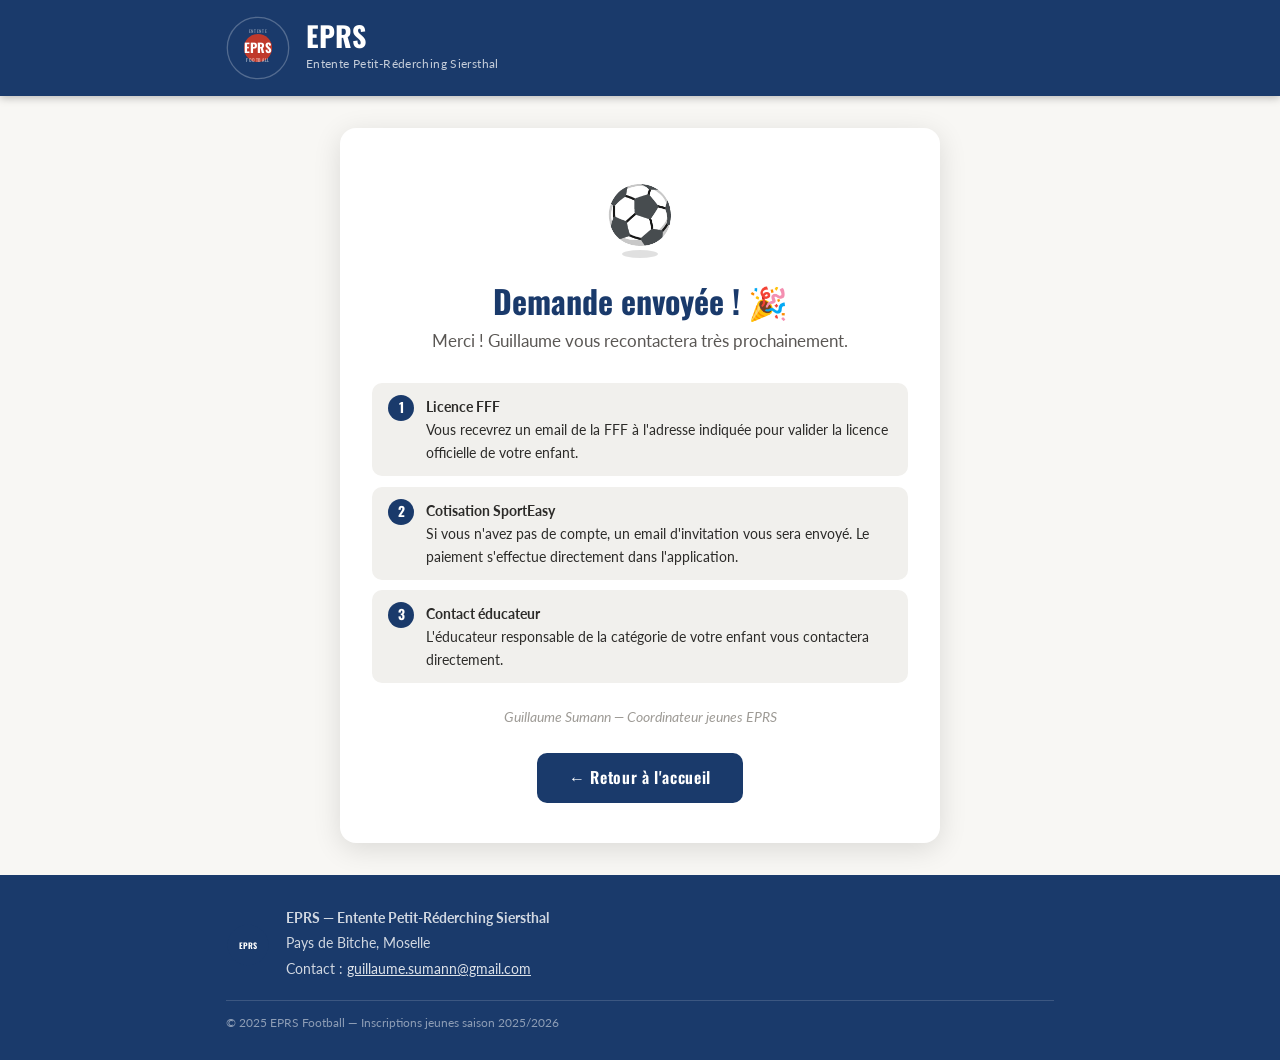
==== confirmation.html @ 2f126205 "feat: site d'inscription EPRS Football saison 2025/2026 - Formulaire multi-étapes (4 étapes) : joueu" ====
<!DOCTYPE html>
<html lang="fr">
<head>
  <meta charset="UTF-8">
  <meta name="viewport" content="width=device-width, initial-scale=1.0">
  <title>Demande envoyée — EPRS Football</title>
  <link rel="preconnect" href="https://fonts.googleapis.com">
  <link rel="preconnect" href="https://fonts.gstatic.com" crossorigin>
  <link href="https://fonts.googleapis.com/css2?family=Oswald:wght@400;600;700&family=Lato:ital,wght@0,300;0,400;0,700;1,400&display=swap" rel="stylesheet">
  <link rel="stylesheet" href="style.css">
</head>
<body class="confirm-body">

  <header class="site-header">
    <div class="container">
      <div class="logo-wrapper">
        <svg class="logo-svg" viewBox="0 0 100 100" xmlns="http://www.w3.org/2000/svg" role="img" aria-label="Logo EPRS Football">
          <circle cx="50" cy="50" r="48" fill="#1a3a6b"/>
          <circle cx="50" cy="50" r="48" fill="none" stroke="rgba(255,255,255,0.25)" stroke-width="2"/>
          <circle cx="50" cy="50" r="22" fill="#c0392b"/>
          <text x="50" y="27" text-anchor="middle" fill="rgba(255,255,255,0.55)" font-family="Oswald,sans-serif" font-size="7" letter-spacing="1">ENTENTE</text>
          <text x="50" y="58" text-anchor="middle" fill="white" font-family="Oswald,sans-serif" font-size="20" font-weight="700">EPRS</text>
          <text x="50" y="72" text-anchor="middle" fill="rgba(255,255,255,0.7)" font-family="Oswald,sans-serif" font-size="7.5" letter-spacing="1">FOOTBALL</text>
        </svg>
        <div class="logo-text">
          <span class="logo-name">EPRS</span>
          <span class="logo-subtitle">Entente Petit-Réderching Siersthal</span>
        </div>
      </div>
    </div>
  </header>

  <main class="confirm-main">
    <div class="confirm-card">

      <!-- Ballon rebondissant -->
      <div class="ball-wrapper">
        <div>
          <span class="bouncing-ball" aria-hidden="true">⚽</span>
          <div class="ball-shadow"></div>
        </div>
      </div>

      <h1 class="confirm-title">Demande envoyée ! 🎉</h1>
      <p class="confirm-subtitle" id="confirmSubtitle">Merci&nbsp;! Guillaume vous recontactera très prochainement.</p>

      <!-- Alerte mutation (affichée si catégorie U13+) -->
      <div class="confirm-mutation-alert" id="confirmMutation" style="display:none">
        ⚠️ <strong>Rappel — Date limite de mutation :</strong>
        Si votre enfant rejoint l'EPRS depuis un autre club en catégorie
        <strong id="confirmCategorie"></strong> ou supérieure, la date limite de dépôt
        du dossier de mutation est le <strong>15 juillet 2025</strong>.
      </div>

      <!-- Rappel des étapes -->
      <div class="confirm-steps" role="list">
        <div class="confirm-step" role="listitem">
          <div class="confirm-step-num" aria-hidden="true">1</div>
          <div>
            <strong>Licence FFF</strong><br>
            Vous recevrez un email de la FFF à l'adresse indiquée pour valider la licence officielle de votre enfant.
          </div>
        </div>
        <div class="confirm-step" role="listitem">
          <div class="confirm-step-num" aria-hidden="true">2</div>
          <div>
            <strong>Cotisation SportEasy</strong><br>
            Si vous n'avez pas de compte, un email d'invitation vous sera envoyé. Le paiement s'effectue directement dans l'application.
          </div>
        </div>
        <div class="confirm-step" role="listitem">
          <div class="confirm-step-num" aria-hidden="true">3</div>
          <div>
            <strong>Contact éducateur</strong><br>
            L'éducateur responsable de la catégorie de votre enfant vous contactera directement.
          </div>
        </div>
      </div>

      <p class="confirm-signature">
        Guillaume Sumann — Coordinateur jeunes EPRS
      </p>

      <a href="index.html" class="btn btn--home">← Retour à l'accueil</a>

    </div>
  </main>

  <footer class="site-footer">
    <div class="container">
      <div class="footer-inner">
        <svg class="footer-logo" viewBox="0 0 60 60" aria-hidden="true">
          <circle cx="30" cy="30" r="28" fill="#1a3a6b"/>
          <text x="30" y="36" text-anchor="middle" fill="white" font-family="Oswald,sans-serif" font-size="11" font-weight="700">EPRS</text>
        </svg>
        <div>
          <p><strong>EPRS — Entente Petit-Réderching Siersthal</strong></p>
          <p>Pays de Bitche, Moselle</p>
          <p>Contact : <a href="mailto:guillaume.sumann@gmail.com">guillaume.sumann@gmail.com</a></p>
        </div>
      </div>
      <p class="footer-copy">© 2025 EPRS Football — Inscriptions jeunes saison 2025/2026</p>
    </div>
  </footer>

  <script>
    const MUTATION_CATS = ['U13', 'U14', 'U15', 'U16'];

    (function () {
      const raw = sessionStorage.getItem('eprs_registration');
      if (!raw) return;

      try {
        const data = JSON.parse(raw);

        if (data.prenomParent) {
          document.getElementById('confirmSubtitle').textContent =
            'Merci ' + data.prenomParent + ' ! Guillaume vous recontactera très prochainement.';
        }

        if (data.categorie && MUTATION_CATS.includes(data.categorie)) {
          document.getElementById('confirmCategorie').textContent = data.categorie;
          document.getElementById('confirmMutation').style.display = 'block';
        }
      } catch (e) {
        // sessionStorage corrompue — on affiche la page par défaut
      }

      sessionStorage.removeItem('eprs_registration');
    })();
  </script>
</body>
</html>
---- style.css ----
/* =============================================
   EPRS Football — Inscriptions 2025/2026
   style.css
   ============================================= */

/* ── Variables ── */
:root {
  --blue:       #1a3a6b;
  --blue-light: #2a5298;
  --red:        #c0392b;
  --red-dark:   #a93226;
  --off-white:  #f8f7f4;
  --gray-light: #f1f0ed;
  --gray:       #e0ddd8;
  --gray-mid:   #9e9b96;
  --gray-dark:  #5a5754;
  --text:       #2c2b29;
  --success:    #1e7e4e;
  --warning-bg: #fff3cd;
  --warning-bd: #f0a500;
  --warning-tx: #7d4e00;
  --info-bg:    #dde9fb;
  --info-bd:    #4a7fd4;
  --info-tx:    #1a3a6b;
  --radius:     10px;
  --shadow:     0 2px 12px rgba(0,0,0,0.08);
  --shadow-lg:  0 6px 28px rgba(0,0,0,0.12);
  --transition: 0.22s ease;
}

/* ── Reset ── */
*, *::before, *::after { box-sizing: border-box; margin: 0; padding: 0; }
html { scroll-behavior: smooth; font-size: 16px; }
body {
  font-family: 'Lato', sans-serif;
  color: var(--text);
  background: var(--off-white);
  line-height: 1.6;
}
img, svg { display: block; }
a { color: var(--blue); text-decoration: underline; }
a:hover { color: var(--blue-light); }
fieldset { border: none; padding: 0; margin: 0; }
legend { font-weight: 700; margin-bottom: 0.5rem; color: var(--gray-dark); font-size: 0.875rem; }

/* ── Typography ── */
h1, h2, h3 { font-family: 'Oswald', sans-serif; line-height: 1.2; }

/* ── Layout ── */
.container {
  width: 100%;
  max-width: 860px;
  margin: 0 auto;
  padding: 0 1rem;
}

/* ══════════════════════════════════
   HEADER
══════════════════════════════════ */
.site-header {
  background: var(--blue);
  padding: 1rem 0;
  box-shadow: 0 2px 8px rgba(0,0,0,0.25);
}
.logo-wrapper {
  display: flex;
  align-items: center;
  gap: 1rem;
}
.logo-media { flex-shrink: 0; display: flex; align-items: center; }
.logo-img   { height: 80px; width: auto; object-fit: contain; display: block; }
.logo-svg   { width: 64px; height: 64px; }
.logo-text  { display: flex; flex-direction: column; }
.logo-name {
  font-family: 'Oswald', sans-serif;
  font-size: 1.75rem;
  font-weight: 700;
  color: white;
  line-height: 1;
}
.logo-subtitle {
  font-family: 'Lato', sans-serif;
  font-size: 0.78rem;
  color: rgba(255,255,255,0.75);
  letter-spacing: 0.03em;
  margin-top: 0.2rem;
}

/* ══════════════════════════════════
   HERO avec photo de fond
══════════════════════════════════ */
.hero {
  position: relative;
  overflow: hidden;
  min-height: 300px;
  display: flex;
  align-items: center;
  color: white;
  text-align: center;
}
/* Conteneur image de fond */
.hero-bg {
  position: absolute;
  inset: 0;
  background: linear-gradient(135deg, var(--blue) 0%, var(--blue-light) 100%);
}
.hero-bg-img {
  width: 100%;
  height: 100%;
  object-fit: cover;
  display: block;
}
/* Si l'image échoue, on masque la balise et la dégradé reprend */
.hero-bg--fallback .hero-bg-img { display: none; }
/* Overlay semi-transparent bleu foncé */
.hero-overlay {
  position: absolute;
  inset: 0;
  background: rgba(20, 45, 90, 0.78);
  pointer-events: none;
}
.hero-content {
  position: relative;
  z-index: 1;
  padding: 3rem 0 2.5rem;
  width: 100%;
}
.hero-title {
  font-size: clamp(1.6rem, 5vw, 2.4rem);
  font-weight: 700;
  margin-bottom: 1rem;
  text-shadow: 0 2px 8px rgba(0,0,0,0.4);
}
.hero-text {
  max-width: 640px;
  margin: 0 auto;
  font-size: 1.05rem;
  line-height: 1.7;
  color: rgba(255,255,255,0.9);
}

/* ── Photo de catégorie (étape 1) ── */
.cat-photo-wrapper {
  margin-top: 0.9rem;
  animation: fadeIn 0.35s ease;
}
.cat-photo {
  width: 100%;
  max-height: 220px;
  object-fit: cover;
  border-radius: var(--radius);
  display: block;
}
.cat-photo-caption {
  text-align: center;
  font-size: 0.8rem;
  color: var(--gray-mid);
  font-style: italic;
  margin-top: 0.35rem;
}

/* ── Placeholder image générique ── */
.img-placeholder {
  display: flex;
  flex-direction: column;
  align-items: center;
  justify-content: center;
  gap: 0.5rem;
  background: linear-gradient(135deg, var(--blue) 0%, var(--blue-light) 60%, var(--red) 100%);
  color: white;
  font-family: 'Oswald', sans-serif;
  font-size: 1rem;
  letter-spacing: 0.05em;
  border-radius: var(--radius);
  min-height: 130px;
  padding: 1.5rem;
  margin-top: 0.9rem;
}
.img-placeholder span:first-child { font-size: 2rem; }

/* ══════════════════════════════════
   ALERTES
══════════════════════════════════ */
.alerts-section { padding: 1.5rem 0 0; }
.alert {
  display: flex;
  align-items: flex-start;
  gap: 0.85rem;
  border-radius: var(--radius);
  padding: 1rem 1.1rem;
  margin-bottom: 0.85rem;
  border-left: 5px solid;
}
.alert--info {
  background: var(--info-bg);
  border-color: var(--info-bd);
  color: var(--info-tx);
}
.alert--warning {
  background: var(--warning-bg);
  border-color: var(--warning-bd);
  color: var(--warning-tx);
}
.alert-icon { font-size: 1.4rem; flex-shrink: 0; margin-top: 0.05rem; }
.alert-body { font-size: 0.95rem; line-height: 1.55; }
.alert-body strong { display: block; margin-bottom: 0.3rem; font-size: 0.92rem; letter-spacing: 0.02em; }
.alert-body p { margin-top: 0.3rem; }

/* ══════════════════════════════════
   EN UN COUP D'ŒIL
══════════════════════════════════ */
.overview-section { padding: 1.25rem 0 0; }
.overview-box {
  background: white;
  border: 1px solid var(--gray);
  border-radius: var(--radius);
  padding: 1rem 1.25rem;
  text-align: center;
  box-shadow: var(--shadow);
}
.overview-title {
  font-family: 'Oswald', sans-serif;
  font-size: 0.85rem;
  text-transform: uppercase;
  letter-spacing: 0.08em;
  color: var(--gray-mid);
  margin-bottom: 0.75rem;
}
.overview-items {
  display: flex;
  justify-content: center;
  align-items: center;
  flex-wrap: wrap;
  gap: 0.5rem 1rem;
}
.overview-item {
  display: flex;
  align-items: center;
  gap: 0.4rem;
  font-weight: 700;
  color: var(--blue);
  font-size: 0.95rem;
}
.overview-icon { font-size: 1.1rem; }
.overview-sep { color: var(--gray); font-size: 1.2rem; }

/* ══════════════════════════════════
   SECTION FORMULAIRE
══════════════════════════════════ */
.form-section { padding: 1.5rem 0 3rem; }
.form-card {
  background: white;
  border-radius: 14px;
  box-shadow: var(--shadow-lg);
  overflow: hidden;
}

/* ── Barre de progression ── */
.progress-container {
  background: var(--blue);
  padding: 1.5rem 1.5rem 1rem;
}
.progress-steps {
  display: flex;
  align-items: center;
  justify-content: center;
  gap: 0;
  max-width: 480px;
  margin: 0 auto 0.6rem;
}
.progress-step {
  display: flex;
  flex-direction: column;
  align-items: center;
  gap: 0.35rem;
  flex-shrink: 0;
}
.progress-dot {
  width: 36px;
  height: 36px;
  border-radius: 50%;
  background: rgba(255,255,255,0.2);
  border: 2px solid rgba(255,255,255,0.4);
  color: rgba(255,255,255,0.6);
  display: flex;
  align-items: center;
  justify-content: center;
  font-family: 'Oswald', sans-serif;
  font-size: 1rem;
  font-weight: 700;
  transition: background var(--transition), border-color var(--transition), color var(--transition);
  position: relative;
  z-index: 1;
}
.progress-label {
  font-size: 0.7rem;
  color: rgba(255,255,255,0.5);
  font-weight: 700;
  letter-spacing: 0.04em;
  text-transform: uppercase;
  transition: color var(--transition);
  white-space: nowrap;
}
.progress-step.active .progress-dot {
  background: white;
  border-color: white;
  color: var(--blue);
  box-shadow: 0 0 0 4px rgba(255,255,255,0.25);
}
.progress-step.active .progress-label { color: white; }
.progress-step.completed .progress-dot {
  background: #27ae60;
  border-color: #27ae60;
  color: white;
}
.progress-step.completed .progress-dot::after {
  content: '✓';
  position: absolute;
  font-size: 1rem;
}
.progress-step.completed .progress-dot span { display: none; }
.progress-step.completed .progress-label { color: rgba(255,255,255,0.8); }

.progress-line {
  flex: 1;
  height: 3px;
  background: rgba(255,255,255,0.15);
  margin: 0 4px;
  position: relative;
  bottom: 8px;
  border-radius: 2px;
  overflow: hidden;
}
.progress-line-fill {
  height: 100%;
  width: 0;
  background: white;
  border-radius: 2px;
  transition: width 0.4s ease;
}
.progress-text {
  text-align: center;
  font-family: 'Oswald', sans-serif;
  font-size: 0.85rem;
  color: rgba(255,255,255,0.75);
  letter-spacing: 0.05em;
  text-transform: uppercase;
}

/* ── Étapes du formulaire ── */
.form-step {
  display: none;
  padding: 1.75rem 1.5rem 1.5rem;
  animation: fadeIn 0.25s ease;
}
.form-step.active { display: block; }
@keyframes fadeIn {
  from { opacity: 0; transform: translateY(6px); }
  to   { opacity: 1; transform: translateY(0); }
}
.step-heading {
  font-size: 1.4rem;
  color: var(--blue);
  margin-bottom: 1.5rem;
  padding-bottom: 0.75rem;
  border-bottom: 2px solid var(--gray-light);
}

/* ── Groupes de champs ── */
.field-row {
  display: grid;
  grid-template-columns: 1fr 1fr;
  gap: 1rem;
}
.field-group { margin-bottom: 1.1rem; }
.field-group label, .field-group legend {
  display: block;
  font-weight: 700;
  font-size: 0.875rem;
  color: var(--gray-dark);
  margin-bottom: 0.4rem;
}
.req { color: var(--red); margin-left: 2px; }
.opt { font-weight: 400; color: var(--gray-mid); font-size: 0.8rem; }

input[type="text"],
input[type="email"],
input[type="tel"],
input[type="date"],
select,
textarea {
  width: 100%;
  padding: 0.65rem 0.85rem;
  border: 2px solid var(--gray);
  border-radius: var(--radius);
  font-family: 'Lato', sans-serif;
  font-size: 1rem;
  color: var(--text);
  background: white;
  transition: border-color var(--transition), box-shadow var(--transition);
  appearance: none;
  -webkit-appearance: none;
}
input[type="date"] { cursor: pointer; }
select {
  background-image: url("data:image/svg+xml,%3Csvg xmlns='http://www.w3.org/2000/svg' viewBox='0 0 12 8'%3E%3Cpath d='M1 1l5 5 5-5' stroke='%239e9b96' stroke-width='1.8' fill='none' stroke-linecap='round'/%3E%3C/svg%3E");
  background-repeat: no-repeat;
  background-position: right 0.85rem center;
  background-size: 12px;
  padding-right: 2.5rem;
  cursor: pointer;
}
textarea {
  resize: vertical;
  min-height: 80px;
  line-height: 1.5;
}
input:focus, select:focus, textarea:focus {
  outline: none;
  border-color: var(--blue-light);
  box-shadow: 0 0 0 3px rgba(42, 82, 152, 0.15);
}
input.error, select.error, textarea.error {
  border-color: var(--red);
  box-shadow: 0 0 0 3px rgba(192, 57, 43, 0.12);
}
.field-error {
  color: var(--red);
  font-size: 0.82rem;
  margin-top: 0.3rem;
  min-height: 1.1rem;
}
.field-hint {
  font-size: 0.8rem;
  color: var(--gray-mid);
  margin-top: 0.3rem;
}

/* ── Catégorie badge ── */
.category-display {
  margin-top: 0.7rem;
}
.category-badge {
  display: inline-block;
  background: var(--blue);
  color: white;
  font-family: 'Oswald', sans-serif;
  font-size: 0.95rem;
  font-weight: 600;
  padding: 0.25rem 0.9rem;
  border-radius: 20px;
  letter-spacing: 0.05em;
}
.mutation-alert {
  margin-top: 0.6rem;
  background: #fdecea;
  border: 1px solid #e88;
  border-left: 4px solid var(--red);
  border-radius: var(--radius);
  padding: 0.7rem 0.9rem;
  font-size: 0.88rem;
  color: #7a1e1e;
  line-height: 1.5;
}

/* ── Radio boutons stylisés ── */
.radio-group {
  display: flex;
  gap: 0.75rem;
  flex-wrap: wrap;
}
.radio-option { cursor: pointer; }
.radio-option input[type="radio"] {
  position: absolute;
  opacity: 0;
  width: 0;
  height: 0;
}
.radio-btn {
  display: inline-block;
  padding: 0.5rem 1.3rem;
  border: 2px solid var(--gray);
  border-radius: 25px;
  font-weight: 700;
  font-size: 0.92rem;
  color: var(--gray-dark);
  background: white;
  cursor: pointer;
  transition: background var(--transition), border-color var(--transition), color var(--transition);
  user-select: none;
}
.radio-option input[type="radio"]:checked + .radio-btn {
  background: var(--blue);
  border-color: var(--blue);
  color: white;
}
.radio-option input[type="radio"]:focus + .radio-btn {
  box-shadow: 0 0 0 3px rgba(42, 82, 152, 0.2);
}
.radio-option:hover .radio-btn {
  border-color: var(--blue-light);
  color: var(--blue);
}
.radio-option input[type="radio"]:checked:hover + .radio-btn {
  color: white;
}

/* ── Navigation étapes ── */
.step-nav {
  display: flex;
  gap: 0.75rem;
  margin-top: 1.5rem;
  justify-content: space-between;
}
.step-nav--end { justify-content: flex-end; }

/* ── Boutons ── */
.btn {
  display: inline-flex;
  align-items: center;
  justify-content: center;
  gap: 0.4rem;
  padding: 0.7rem 1.6rem;
  border: none;
  border-radius: var(--radius);
  font-family: 'Oswald', sans-serif;
  font-size: 1rem;
  font-weight: 600;
  letter-spacing: 0.04em;
  cursor: pointer;
  transition: background var(--transition), transform var(--transition), box-shadow var(--transition);
  text-decoration: none;
}
.btn--next {
  background: var(--blue);
  color: white;
}
.btn--next:hover {
  background: var(--blue-light);
  transform: translateY(-1px);
  box-shadow: 0 4px 12px rgba(26,58,107,0.3);
}
.btn--back {
  background: var(--gray-light);
  color: var(--gray-dark);
  border: 1px solid var(--gray);
}
.btn--back:hover {
  background: var(--gray);
  transform: translateY(-1px);
}
.btn--submit {
  background: var(--red);
  color: white;
  font-size: 1.1rem;
  padding: 0.85rem 2rem;
  flex: 1;
  max-width: 340px;
  margin-left: auto;
  letter-spacing: 0.06em;
  box-shadow: 0 4px 14px rgba(192,57,43,0.25);
}
.btn--submit:hover {
  background: var(--red-dark);
  transform: translateY(-2px);
  box-shadow: 0 8px 22px rgba(192,57,43,0.4);
}
.btn--submit:active { transform: translateY(0); }

/* ── Récapitulatif ── */
.summary-section {
  background: var(--gray-light);
  border: 1px solid var(--gray);
  border-radius: var(--radius);
  padding: 1.1rem 1.25rem;
  margin-bottom: 1.5rem;
}
.summary-title {
  font-size: 1rem;
  color: var(--blue);
  margin-bottom: 0.85rem;
}
.summary-grid {
  display: grid;
  grid-template-columns: 1fr 1fr;
  gap: 0.4rem 1.5rem;
}
.summary-item {
  font-size: 0.875rem;
  line-height: 1.4;
}
.summary-item .s-label {
  color: var(--gray-mid);
  font-size: 0.78rem;
  text-transform: uppercase;
  letter-spacing: 0.04em;
}
.summary-item .s-value {
  font-weight: 700;
  color: var(--text);
}
.summary-item--full { grid-column: 1 / -1; }

/* ── Cartes info ── */
.info-cards {
  display: grid;
  grid-template-columns: repeat(3, 1fr);
  gap: 1rem;
  margin-bottom: 1.5rem;
}
.info-card {
  background: var(--off-white);
  border: 1px solid var(--gray);
  border-radius: var(--radius);
  padding: 1.1rem;
  transition: box-shadow var(--transition);
}
.info-card:hover { box-shadow: var(--shadow); }
.info-card-top {
  display: flex;
  align-items: center;
  gap: 0.5rem;
  margin-bottom: 0.75rem;
}
.card-num {
  width: 26px;
  height: 26px;
  background: var(--blue);
  color: white;
  border-radius: 50%;
  display: flex;
  align-items: center;
  justify-content: center;
  font-family: 'Oswald', sans-serif;
  font-size: 0.85rem;
  font-weight: 700;
  flex-shrink: 0;
}
.card-icon { font-size: 1.2rem; }
.info-card h3 {
  font-size: 0.95rem;
  color: var(--blue);
  margin-bottom: 0.5rem;
}
.info-card p { font-size: 0.85rem; line-height: 1.55; color: var(--gray-dark); }
.card-link {
  display: inline-block;
  margin-top: 0.6rem;
  font-size: 0.82rem;
  color: var(--blue);
  font-weight: 700;
}

/* ── Cases à cocher ── */
.checkboxes-section {
  background: #f0f4fb;
  border: 1px solid #c5d4ef;
  border-radius: var(--radius);
  padding: 1.1rem 1.25rem;
  margin-bottom: 1.25rem;
}
.checkbox-option {
  display: flex;
  align-items: flex-start;
  gap: 0.75rem;
  cursor: pointer;
  margin-bottom: 0.85rem;
}
.checkbox-option:last-of-type { margin-bottom: 0; }
.checkbox-option input[type="checkbox"] {
  position: absolute;
  opacity: 0;
  width: 0;
  height: 0;
}
.checkbox-box {
  width: 22px;
  height: 22px;
  border: 2px solid var(--gray);
  border-radius: 5px;
  background: white;
  flex-shrink: 0;
  margin-top: 1px;
  display: flex;
  align-items: center;
  justify-content: center;
  transition: background var(--transition), border-color var(--transition);
  position: relative;
}
.checkbox-box::after {
  content: '';
  width: 12px;
  height: 6px;
  border-left: 2.5px solid white;
  border-bottom: 2.5px solid white;
  transform: rotate(-45deg) scale(0);
  position: absolute;
  top: 3px;
  left: 3px;
  transition: transform 0.15s ease;
}
.checkbox-option input[type="checkbox"]:checked + .checkbox-box {
  background: var(--blue);
  border-color: var(--blue);
}
.checkbox-option input[type="checkbox"]:checked + .checkbox-box::after {
  transform: rotate(-45deg) scale(1);
}
.checkbox-option input[type="checkbox"]:focus + .checkbox-box {
  box-shadow: 0 0 0 3px rgba(42, 82, 152, 0.2);
}
.checkbox-text { font-size: 0.9rem; line-height: 1.5; color: var(--text); }

/* ══════════════════════════════════
   FOOTER
══════════════════════════════════ */
.site-footer {
  background: var(--blue);
  color: rgba(255,255,255,0.8);
  padding: 2rem 0 1.5rem;
  font-size: 0.875rem;
}
.footer-inner {
  display: flex;
  align-items: center;
  gap: 1rem;
  margin-bottom: 1rem;
}
.footer-logo { width: 44px; height: 44px; flex-shrink: 0; }
.site-footer p { margin-bottom: 0.2rem; }
.site-footer a { color: rgba(255,255,255,0.85); }
.site-footer a:hover { color: white; }
.footer-copy {
  border-top: 1px solid rgba(255,255,255,0.15);
  padding-top: 0.75rem;
  margin-top: 0.75rem;
  font-size: 0.78rem;
  color: rgba(255,255,255,0.5);
}

/* ══════════════════════════════════
   DROIT À L'IMAGE (étape 4)
══════════════════════════════════ */
.image-rights-section {
  background: var(--off-white);
  border: 1px solid var(--gray);
  border-radius: var(--radius);
  padding: 1.25rem 1.25rem 1rem;
  margin-bottom: 1.25rem;
}
.image-rights-title {
  font-size: 1.1rem;
  color: var(--blue);
  margin-bottom: 1rem;
}
.legal-text {
  font-size: 0.875rem;
  line-height: 1.65;
  color: var(--gray-dark);
  background: white;
  border: 1px solid var(--gray);
  border-radius: 6px;
  padding: 1rem 1.1rem;
  margin-bottom: 1.25rem;
  max-height: 210px;
  overflow-y: auto;
  scroll-behavior: smooth;
}
.legal-text ul {
  padding-left: 1.4rem;
  margin: 0.35rem 0;
}
.legal-text li { margin-bottom: 0.2rem; }

/* ── Radios autorisation (vert/rouge) ── */
.radio-group--column {
  flex-direction: column;
  gap: 0.5rem;
}
.radio-option--green .radio-btn {
  border-color: #27ae60;
  color: #1e7e4e;
}
.radio-option--green:hover .radio-btn {
  background: #edfaf3;
  border-color: #27ae60;
  color: #1e7e4e;
}
.radio-option--green input[type="radio"]:checked + .radio-btn {
  background: #27ae60;
  border-color: #27ae60;
  color: white;
}
.radio-option--red .radio-btn {
  border-color: var(--red);
  color: var(--red-dark);
}
.radio-option--red:hover .radio-btn {
  background: #fdecea;
  border-color: var(--red);
  color: var(--red-dark);
}
.radio-option--red input[type="radio"]:checked + .radio-btn {
  background: var(--red);
  border-color: var(--red);
  color: white;
}

/* ── Info-bulle refus ── */
.info-bubble {
  margin-top: 0.65rem;
  background: var(--info-bg);
  border: 1px solid var(--info-bd);
  border-left: 4px solid var(--info-bd);
  border-radius: var(--radius);
  padding: 0.75rem 1rem;
  font-size: 0.88rem;
  color: var(--info-tx);
  line-height: 1.5;
}

/* ── Affichage date de signature ── */
.date-display {
  display: inline-block;
  background: var(--gray-light);
  border: 1px solid var(--gray);
  border-radius: 6px;
  padding: 0.5rem 0.9rem;
  font-weight: 700;
  color: var(--blue);
  font-size: 0.95rem;
  letter-spacing: 0.02em;
  margin-top: 0.3rem;
  cursor: default;
  user-select: none;
}

/* ══════════════════════════════════
   PAGE CONFIRMATION
══════════════════════════════════ */
.confirm-body {
  min-height: 100vh;
  background: var(--off-white);
  display: flex;
  flex-direction: column;
}
.confirm-main {
  flex: 1;
  display: flex;
  flex-direction: column;
  align-items: center;
  justify-content: center;
  padding: 2rem 1rem;
}
.confirm-card {
  background: white;
  border-radius: 16px;
  box-shadow: var(--shadow-lg);
  padding: 2.5rem 2rem;
  max-width: 600px;
  width: 100%;
  text-align: center;
}

/* Ballon rebondissant */
.ball-wrapper {
  display: flex;
  justify-content: center;
  margin-bottom: 1.5rem;
  height: 90px;
}
.bouncing-ball {
  font-size: 3.5rem;
  animation: bounce 1s cubic-bezier(0.3, 0, 0.7, 1) infinite;
  display: inline-block;
  transform-origin: center bottom;
}
@keyframes bounce {
  0%   { transform: translateY(0); animation-timing-function: ease-in; }
  45%  { transform: translateY(-48px); animation-timing-function: ease-out; }
  55%  { transform: translateY(-48px); animation-timing-function: ease-in; }
  100% { transform: translateY(0); animation-timing-function: ease-out; }
}
.ball-shadow {
  width: 36px;
  height: 8px;
  background: rgba(0,0,0,0.12);
  border-radius: 50%;
  margin: 0 auto;
  animation: shadow-pulse 1s ease-in-out infinite;
  position: relative;
  top: -8px;
}
@keyframes shadow-pulse {
  0%, 100% { transform: scaleX(0.7); opacity: 0.5; }
  50%       { transform: scaleX(1); opacity: 0.2; }
}

.confirm-title {
  font-size: 2rem;
  color: var(--blue);
  margin-bottom: 0.5rem;
}
.confirm-subtitle {
  font-size: 1.05rem;
  color: var(--gray-dark);
  margin-bottom: 1.75rem;
}
.confirm-steps {
  display: flex;
  flex-direction: column;
  gap: 0.65rem;
  margin-bottom: 1.5rem;
  text-align: left;
}
.confirm-step {
  display: flex;
  align-items: flex-start;
  gap: 0.75rem;
  background: var(--gray-light);
  border-radius: var(--radius);
  padding: 0.75rem 1rem;
  font-size: 0.9rem;
}
.confirm-step-num {
  width: 26px;
  height: 26px;
  background: var(--blue);
  color: white;
  border-radius: 50%;
  display: flex;
  align-items: center;
  justify-content: center;
  font-family: 'Oswald', sans-serif;
  font-weight: 700;
  flex-shrink: 0;
  font-size: 0.85rem;
}
.confirm-mutation-alert {
  background: var(--warning-bg);
  border: 1px solid var(--warning-bd);
  border-left: 4px solid var(--warning-bd);
  border-radius: var(--radius);
  padding: 0.85rem 1rem;
  font-size: 0.9rem;
  color: var(--warning-tx);
  margin-bottom: 1.25rem;
  text-align: left;
}
.confirm-signature {
  font-size: 0.85rem;
  color: var(--gray-mid);
  margin-bottom: 1.5rem;
  font-style: italic;
}
.btn--home {
  background: var(--blue);
  color: white;
  text-decoration: none;
  padding: 0.75rem 2rem;
  border-radius: var(--radius);
  font-family: 'Oswald', sans-serif;
  font-weight: 600;
  letter-spacing: 0.04em;
  display: inline-block;
  transition: background var(--transition), transform var(--transition);
}
.btn--home:hover {
  background: var(--blue-light);
  color: white;
  transform: translateY(-1px);
}

/* ══════════════════════════════════
   RESPONSIVE
══════════════════════════════════ */
@media (max-width: 640px) {
  .field-row   { grid-template-columns: 1fr; }
  .info-cards  { grid-template-columns: 1fr; }
  .summary-grid { grid-template-columns: 1fr; }
  .step-nav    { flex-wrap: wrap; }
  .btn--submit { max-width: 100%; }
  .form-step   { padding: 1.25rem 1rem 1rem; }

  .logo-img    { height: 52px; }
  .logo-svg    { width: 52px; height: 52px; }
  .logo-name   { font-size: 1.4rem; }
  .logo-subtitle { font-size: 0.7rem; }

  .hero        { min-height: 200px; }

  .overview-items { flex-direction: column; gap: 0.4rem; }
  .overview-sep   { display: none; }

  .progress-steps { max-width: 100%; }
  .progress-dot   { width: 28px; height: 28px; font-size: 0.85rem; }
  .progress-label { font-size: 0.6rem; }

  .radio-group--column { gap: 0.4rem; }
  .radio-btn { padding: 0.5rem 0.9rem; font-size: 0.85rem; }
}

@media (min-width: 641px) and (max-width: 860px) {
  .info-cards { grid-template-columns: 1fr 1fr; }
  .info-card:last-child { grid-column: 1 / -1; max-width: 50%; margin: 0 auto; width: 100%; }
}
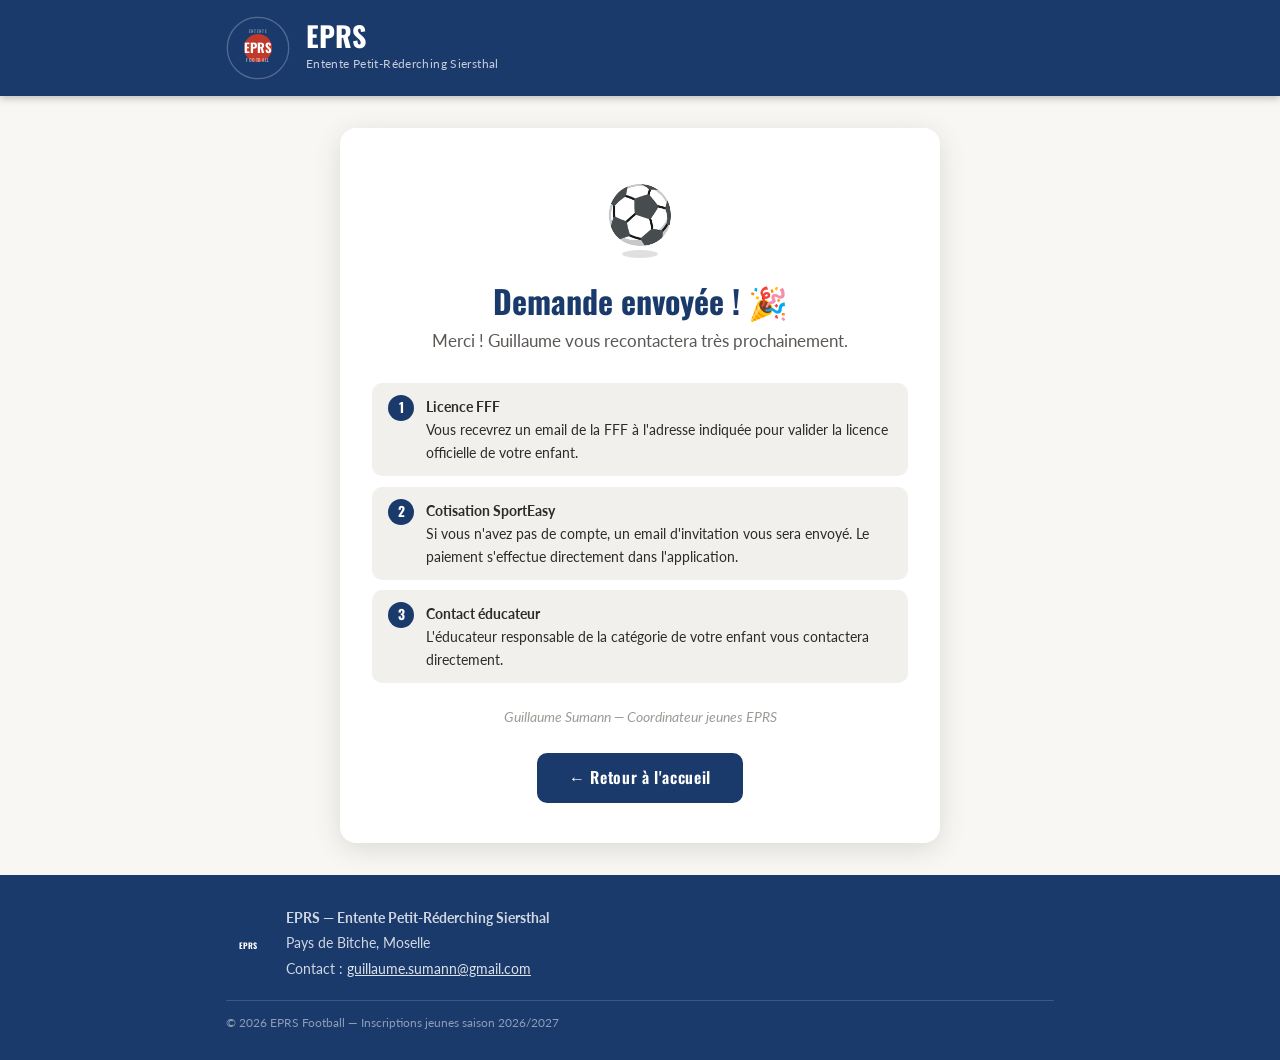
==== commit 1cbb62fc: "Mise à jour saison 2026/2027" ====
--- a/confirmation.html
+++ b/confirmation.html
@@ -47,9 +47,12 @@
       <!-- Alerte mutation (affichée si catégorie U13+) -->
       <div class="confirm-mutation-alert" id="confirmMutation" style="display:none">
         ⚠️ <strong>Rappel — Date limite de mutation :</strong>
-        Si votre enfant rejoint l'EPRS depuis un autre club en catégorie
-        <strong id="confirmCategorie"></strong> ou supérieure, la date limite de dépôt
-        du dossier de mutation est le <strong>15 juillet 2025</strong>.
+        Votre enfant est en catégorie <strong id="confirmCategorie"></strong>.
+        La date limite de dépôt du dossier de mutation est le <strong>15 juillet 2026</strong>.
+        Passé le 15 juillet 2026, votre dossier sera traité en mutation hors délai.
+        Cette procédure est plus contraignante : elle nécessite l'accord du club quitté
+        et est soumise à validation par le District. Nous vous conseillons vivement
+        de déposer votre demande avant cette date.
       </div>
 
       <!-- Rappel des étapes -->
@@ -99,12 +102,12 @@
           <p>Contact : <a href="mailto:guillaume.sumann@gmail.com">guillaume.sumann@gmail.com</a></p>
         </div>
       </div>
-      <p class="footer-copy">© 2025 EPRS Football — Inscriptions jeunes saison 2025/2026</p>
+      <p class="footer-copy">© 2026 EPRS Football — Inscriptions jeunes saison 2026/2027</p>
     </div>
   </footer>
 
   <script>
-    const MUTATION_CATS = ['U13', 'U14', 'U15', 'U16'];
+    const MUTATION_CATS = ['U13', 'U15', 'U16', 'U17', 'Senior'];
 
     (function () {
       const raw = sessionStorage.getItem('eprs_registration');
--- a/style.css
+++ b/style.css
@@ -1,5 +1,5 @@
 /* =============================================
-   EPRS Football — Inscriptions 2025/2026
+   EPRS Football — Inscriptions 2026/2027
    style.css
    ============================================= */
 
@@ -105,13 +105,29 @@
   background: linear-gradient(135deg, var(--blue) 0%, var(--blue-light) 100%);
 }
 .hero-bg-img {
+  position: absolute;
+  inset: 0;
   width: 100%;
   height: 100%;
   object-fit: cover;
   display: block;
 }
-/* Si l'image échoue, on masque la balise et la dégradé reprend */
-.hero-bg--fallback .hero-bg-img { display: none; }
+/* Fondu enchaîné entre les deux photos hero */
+@keyframes hero-crossfade {
+  0%   { opacity: 1; }
+  42%  { opacity: 1; }
+  50%  { opacity: 0; }
+  92%  { opacity: 0; }
+  100% { opacity: 1; }
+}
+.hero-bg-img--1 {
+  animation: hero-crossfade 14s ease-in-out infinite;
+}
+.hero-bg-img--2 {
+  animation: hero-crossfade 14s ease-in-out infinite 7s;
+  opacity: 0;
+}
+/* Si une image échoue, l'autre reste visible ; le dégradé sert de fond */
 /* Overlay semi-transparent bleu foncé */
 .hero-overlay {
   position: absolute;
@@ -137,6 +153,19 @@
   font-size: 1.05rem;
   line-height: 1.7;
   color: rgba(255,255,255,0.9);
+}
+
+/* ── Message humoristique Seniors expérimentés (nés en 1995 ou avant) ── */
+.veteran-humor {
+  margin-top: 0.65rem;
+  background: #fffbe6;
+  border: 1px solid #f5c518;
+  border-left: 4px solid #f5c518;
+  border-radius: var(--radius);
+  padding: 0.75rem 1rem;
+  font-size: 0.88rem;
+  color: #7a5900;
+  line-height: 1.6;
 }
 
 /* ── Photo de catégorie (étape 1) ── */
@@ -736,6 +765,85 @@
   margin-top: 0.75rem;
   font-size: 0.78rem;
   color: rgba(255,255,255,0.5);
+}
+
+/* ══════════════════════════════════
+   COMPTE À REBOURS MUTATION
+══════════════════════════════════ */
+.countdown-section { padding: 0.85rem 0 0; }
+.countdown-box {
+  background: #8b0000;
+  color: white;
+  border-radius: var(--radius);
+  padding: 1.25rem 1rem 1rem;
+  text-align: center;
+  transition: background 0.5s ease;
+}
+.countdown-box--expired { background: #3a3a3a; }
+
+.countdown-title {
+  font-family: 'Oswald', sans-serif;
+  font-size: 0.95rem;
+  font-weight: 600;
+  letter-spacing: 0.04em;
+  color: rgba(255,255,255,0.9);
+  margin-bottom: 0.9rem;
+}
+.countdown-timer {
+  display: flex;
+  justify-content: center;
+  align-items: flex-end;
+  gap: 0.4rem;
+  margin-bottom: 0.75rem;
+}
+.countdown-unit {
+  display: flex;
+  flex-direction: column;
+  align-items: center;
+  background: rgba(0,0,0,0.35);
+  border-radius: 8px;
+  padding: 0.55rem 0.85rem;
+  min-width: 68px;
+}
+.countdown-value {
+  font-family: 'Oswald', sans-serif;
+  font-size: 2.3rem;
+  font-weight: 700;
+  line-height: 1;
+  letter-spacing: 0.05em;
+  font-variant-numeric: tabular-nums;
+}
+.countdown-label {
+  font-size: 0.6rem;
+  text-transform: uppercase;
+  letter-spacing: 0.1em;
+  color: rgba(255,255,255,0.65);
+  margin-top: 0.3rem;
+}
+.countdown-sep {
+  font-family: 'Oswald', sans-serif;
+  font-size: 2rem;
+  font-weight: 700;
+  color: rgba(255,255,255,0.35);
+  padding-bottom: 0.55rem;
+  user-select: none;
+}
+.countdown-cats {
+  font-size: 0.78rem;
+  color: rgba(255,255,255,0.65);
+  letter-spacing: 0.1em;
+}
+.countdown-expired {
+  font-size: 0.95rem;
+  line-height: 1.65;
+  font-weight: 700;
+  padding: 0.25rem 0.5rem;
+}
+
+@media (max-width: 640px) {
+  .countdown-unit  { min-width: 52px; padding: 0.4rem 0.55rem; }
+  .countdown-value { font-size: 1.75rem; }
+  .countdown-sep   { font-size: 1.6rem; padding-bottom: 0.4rem; }
 }
 
 /* ══════════════════════════════════
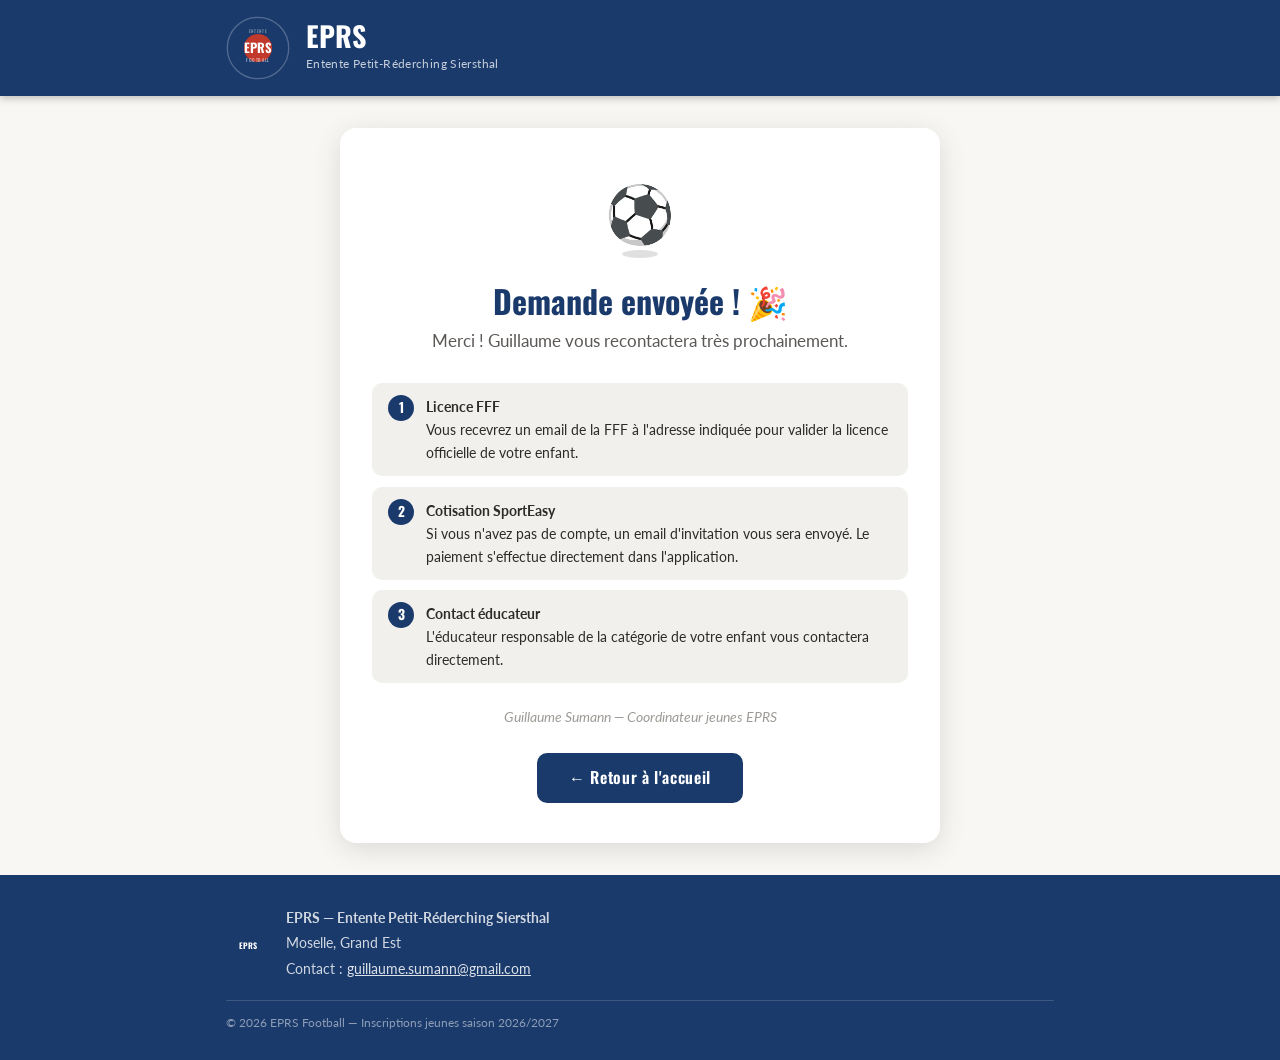
==== commit 32f5fbea: "Fix toutes corrections EPRS" ====
--- a/confirmation.html
+++ b/confirmation.html
@@ -98,7 +98,7 @@
         </svg>
         <div>
           <p><strong>EPRS — Entente Petit-Réderching Siersthal</strong></p>
-          <p>Pays de Bitche, Moselle</p>
+          <p>Moselle, Grand Est</p>
           <p>Contact : <a href="mailto:guillaume.sumann@gmail.com">guillaume.sumann@gmail.com</a></p>
         </div>
       </div>
--- a/style.css
+++ b/style.css
@@ -679,6 +679,28 @@
   color: var(--blue);
   font-weight: 700;
 }
+.educateur-contact {
+  margin-top: 0.65rem;
+  background: #edf3fb;
+  border: 1px solid #c5d4ef;
+  border-radius: 6px;
+  padding: 0.55rem 0.75rem;
+  display: flex;
+  flex-direction: column;
+  gap: 0.25rem;
+}
+.educateur-line {
+  display: flex;
+  align-items: center;
+  gap: 0.45rem;
+  font-size: 0.85rem;
+}
+.educateur-tel-link {
+  color: var(--blue);
+  font-weight: 700;
+  text-decoration: none;
+}
+.educateur-tel-link:hover { text-decoration: underline; }
 
 /* ── Cases à cocher ── */
 .checkboxes-section {
@@ -943,6 +965,19 @@
   user-select: none;
 }
 
+/* ── Erreur soumission formulaire ── */
+.submit-error {
+  background: #fdecea;
+  border: 1px solid #e88;
+  border-left: 4px solid var(--red);
+  border-radius: var(--radius);
+  padding: 0.85rem 1rem;
+  margin: 0 1.5rem 1.25rem;
+  font-size: 0.9rem;
+  color: #7a1e1e;
+  line-height: 1.5;
+}
+
 /* ══════════════════════════════════
    PAGE CONFIRMATION
 ══════════════════════════════════ */
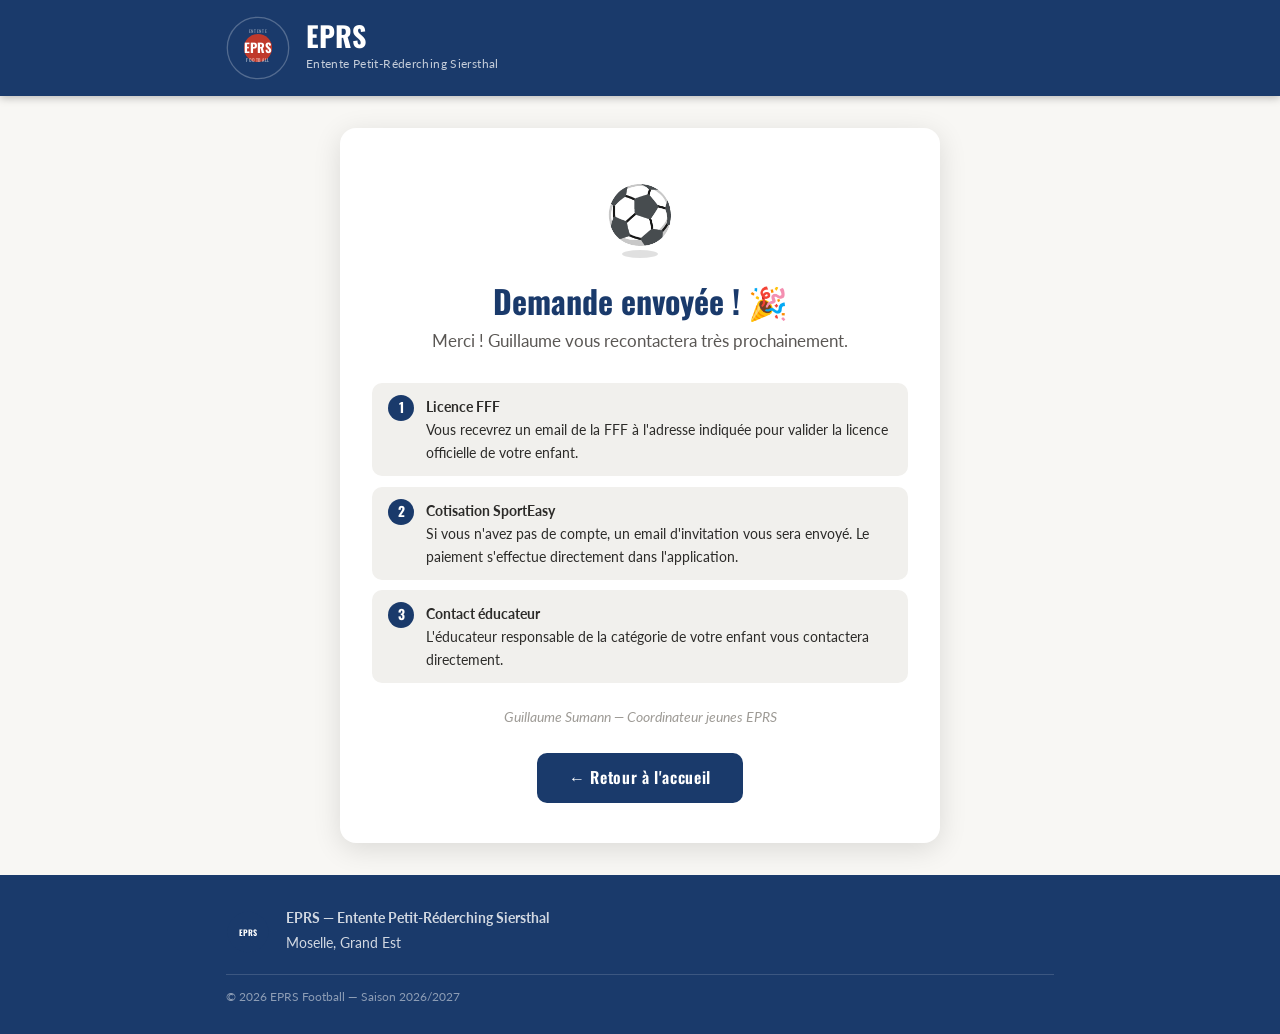
==== commit d91b8d13: "Fix footer" ====
--- a/confirmation.html
+++ b/confirmation.html
@@ -99,10 +99,9 @@
         <div>
           <p><strong>EPRS — Entente Petit-Réderching Siersthal</strong></p>
           <p>Moselle, Grand Est</p>
-          <p>Contact : <a href="mailto:guillaume.sumann@gmail.com">guillaume.sumann@gmail.com</a></p>
         </div>
       </div>
-      <p class="footer-copy">© 2026 EPRS Football — Inscriptions jeunes saison 2026/2027</p>
+      <p class="footer-copy">© 2026 EPRS Football — Saison 2026/2027</p>
     </div>
   </footer>
 
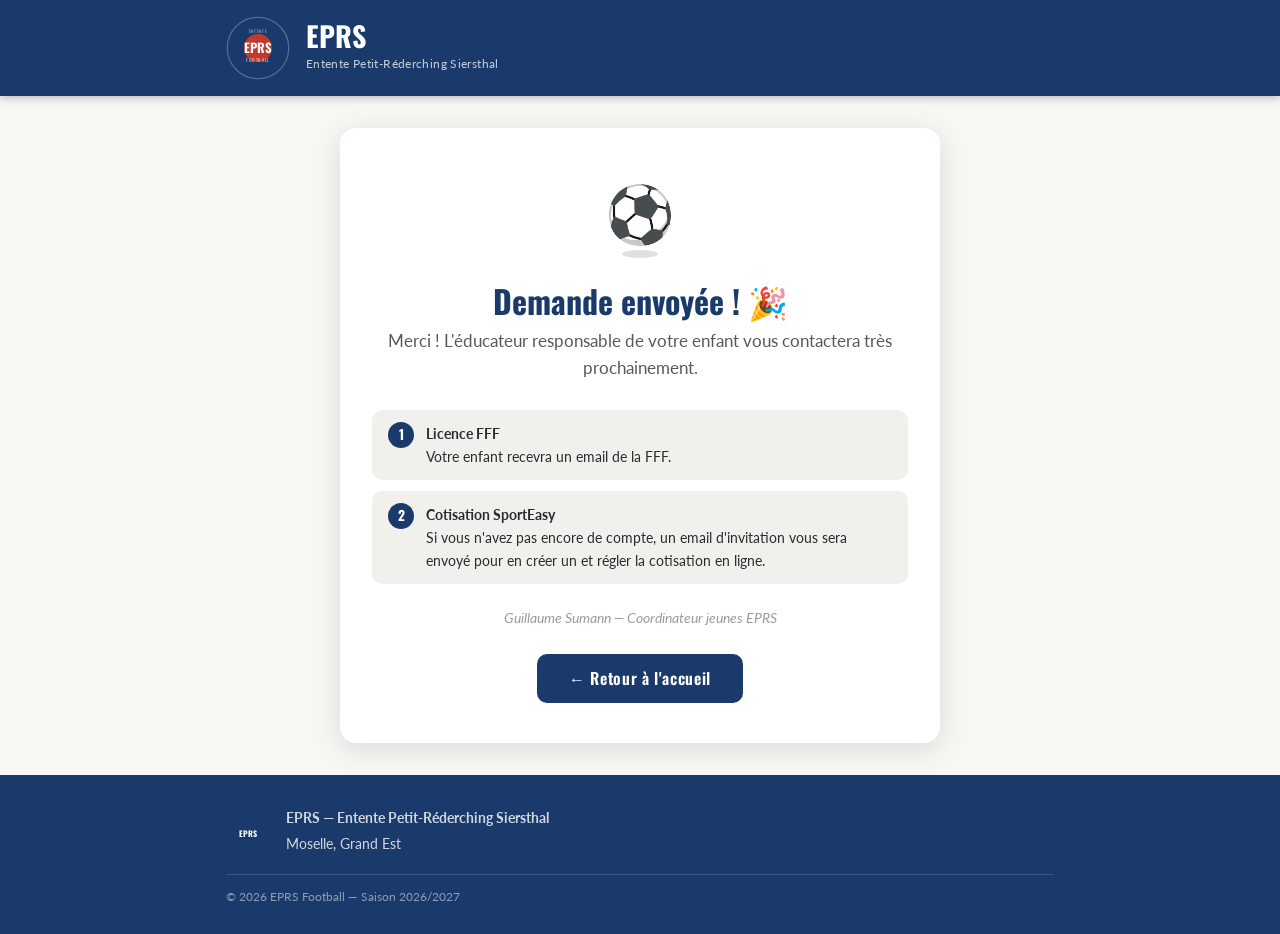
==== commit ed644056: "Fix confirmation + debug EmailJS - Suppression carte etape 3 (Contact educateur) dans confirmation.h" ====
--- a/confirmation.html
+++ b/confirmation.html
@@ -3,7 +3,7 @@
 <head>
   <meta charset="UTF-8">
   <meta name="viewport" content="width=device-width, initial-scale=1.0">
-  <title>Demande envoyée — EPRS Football</title>
+  <title>Demande envoy&#233;e &#8212; EPRS Football</title>
   <link rel="preconnect" href="https://fonts.googleapis.com">
   <link rel="preconnect" href="https://fonts.gstatic.com" crossorigin>
   <link href="https://fonts.googleapis.com/css2?family=Oswald:wght@400;600;700&family=Lato:ital,wght@0,300;0,400;0,700;1,400&display=swap" rel="stylesheet">
@@ -14,17 +14,23 @@
   <header class="site-header">
     <div class="container">
       <div class="logo-wrapper">
-        <svg class="logo-svg" viewBox="0 0 100 100" xmlns="http://www.w3.org/2000/svg" role="img" aria-label="Logo EPRS Football">
-          <circle cx="50" cy="50" r="48" fill="#1a3a6b"/>
-          <circle cx="50" cy="50" r="48" fill="none" stroke="rgba(255,255,255,0.25)" stroke-width="2"/>
-          <circle cx="50" cy="50" r="22" fill="#c0392b"/>
-          <text x="50" y="27" text-anchor="middle" fill="rgba(255,255,255,0.55)" font-family="Oswald,sans-serif" font-size="7" letter-spacing="1">ENTENTE</text>
-          <text x="50" y="58" text-anchor="middle" fill="white" font-family="Oswald,sans-serif" font-size="20" font-weight="700">EPRS</text>
-          <text x="50" y="72" text-anchor="middle" fill="rgba(255,255,255,0.7)" font-family="Oswald,sans-serif" font-size="7.5" letter-spacing="1">FOOTBALL</text>
-        </svg>
+        <div class="logo-media">
+          <img src="images/logo.png"
+               class="logo-img"
+               alt="Logo EPRS Football"
+               onerror="this.style.display='none'; this.nextElementSibling.style.display='block'">
+          <svg class="logo-svg" style="display:none" viewBox="0 0 100 100" xmlns="http://www.w3.org/2000/svg" role="img" aria-label="Logo EPRS Football">
+            <circle cx="50" cy="50" r="48" fill="#1a3a6b"/>
+            <circle cx="50" cy="50" r="48" fill="none" stroke="rgba(255,255,255,0.25)" stroke-width="2"/>
+            <circle cx="50" cy="50" r="22" fill="#c0392b"/>
+            <text x="50" y="27" text-anchor="middle" fill="rgba(255,255,255,0.55)" font-family="Oswald,sans-serif" font-size="7" letter-spacing="1">ENTENTE</text>
+            <text x="50" y="58" text-anchor="middle" fill="white" font-family="Oswald,sans-serif" font-size="20" font-weight="700">EPRS</text>
+            <text x="50" y="72" text-anchor="middle" fill="rgba(255,255,255,0.7)" font-family="Oswald,sans-serif" font-size="7.5" letter-spacing="1">FOOTBALL</text>
+          </svg>
+        </div>
         <div class="logo-text">
           <span class="logo-name">EPRS</span>
-          <span class="logo-subtitle">Entente Petit-Réderching Siersthal</span>
+          <span class="logo-subtitle">Entente Petit-R&#233;derching Siersthal</span>
         </div>
       </div>
     </div>
@@ -33,58 +39,43 @@
   <main class="confirm-main">
     <div class="confirm-card">
 
-      <!-- Ballon rebondissant -->
       <div class="ball-wrapper">
         <div>
-          <span class="bouncing-ball" aria-hidden="true">⚽</span>
+          <span class="bouncing-ball" aria-hidden="true">&#9917;</span>
           <div class="ball-shadow"></div>
         </div>
       </div>
 
-      <h1 class="confirm-title">Demande envoyée ! 🎉</h1>
-      <p class="confirm-subtitle" id="confirmSubtitle">Merci&nbsp;! Guillaume vous recontactera très prochainement.</p>
+      <h1 class="confirm-title">Demande envoy&#233;e ! &#127881;</h1>
+      <p class="confirm-subtitle" id="confirmSubtitle">Merci&nbsp;! L&#39;&#233;ducateur responsable de votre enfant vous contactera tr&#232;s prochainement.</p>
 
-      <!-- Alerte mutation (affichée si catégorie U13+) -->
       <div class="confirm-mutation-alert" id="confirmMutation" style="display:none">
-        ⚠️ <strong>Rappel — Date limite de mutation :</strong>
-        Votre enfant est en catégorie <strong id="confirmCategorie"></strong>.
-        La date limite de dépôt du dossier de mutation est le <strong>15 juillet 2026</strong>.
-        Passé le 15 juillet 2026, votre dossier sera traité en mutation hors délai.
-        Cette procédure est plus contraignante : elle nécessite l'accord du club quitté
-        et est soumise à validation par le District. Nous vous conseillons vivement
-        de déposer votre demande avant cette date.
+        &#9888;&#65039; <strong>Rappel &#8212; Mutation :</strong>
+        <span id="confirmMutationText"></span>
       </div>
 
-      <!-- Rappel des étapes -->
       <div class="confirm-steps" role="list">
         <div class="confirm-step" role="listitem">
           <div class="confirm-step-num" aria-hidden="true">1</div>
           <div>
             <strong>Licence FFF</strong><br>
-            Vous recevrez un email de la FFF à l'adresse indiquée pour valider la licence officielle de votre enfant.
+            <span id="confirmStep1Text">Votre enfant recevra un email de la FFF.</span>
           </div>
         </div>
         <div class="confirm-step" role="listitem">
           <div class="confirm-step-num" aria-hidden="true">2</div>
           <div>
             <strong>Cotisation SportEasy</strong><br>
-            Si vous n'avez pas de compte, un email d'invitation vous sera envoyé. Le paiement s'effectue directement dans l'application.
-          </div>
-        </div>
-        <div class="confirm-step" role="listitem">
-          <div class="confirm-step-num" aria-hidden="true">3</div>
-          <div>
-            <strong>Contact éducateur</strong><br>
-            L'éducateur responsable de la catégorie de votre enfant vous contactera directement.
+            Si vous n&#39;avez pas encore de compte, un email d&#39;invitation vous sera envoy&#233; pour en cr&#233;er un et r&#233;gler la cotisation en ligne.
           </div>
         </div>
       </div>
 
       <p class="confirm-signature">
-        Guillaume Sumann — Coordinateur jeunes EPRS
+        Guillaume Sumann &#8212; Coordinateur jeunes EPRS
       </p>
 
-      <a href="index.html" class="btn btn--home">← Retour à l'accueil</a>
+      <a href="index.html" class="btn btn--home">&#8592; Retour &#224; l&#39;accueil</a>
 
     </div>
   </main>
@@ -97,36 +88,47 @@
           <text x="30" y="36" text-anchor="middle" fill="white" font-family="Oswald,sans-serif" font-size="11" font-weight="700">EPRS</text>
         </svg>
         <div>
-          <p><strong>EPRS — Entente Petit-Réderching Siersthal</strong></p>
+          <p><strong>EPRS &#8212; Entente Petit-R&#233;derching Siersthal</strong></p>
           <p>Moselle, Grand Est</p>
         </div>
       </div>
-      <p class="footer-copy">© 2026 EPRS Football — Saison 2026/2027</p>
+      <p class="footer-copy">&#169; 2026 EPRS Football &#8212; Saison 2026/2027</p>
     </div>
   </footer>
 
   <script>
-    const MUTATION_CATS = ['U13', 'U15', 'U16', 'U17', 'Senior'];
+    var MUTATION_CATS = ['U13', 'U15', 'U16', 'U17', 'Senior'];
 
     (function () {
-      const raw = sessionStorage.getItem('eprs_registration');
+      var raw = sessionStorage.getItem('eprs_registration');
       if (!raw) return;
 
       try {
-        const data = JSON.parse(raw);
+        var data   = JSON.parse(raw);
+        var senior = (data.categorie === 'Senior');
 
-        if (data.prenomParent) {
-          document.getElementById('confirmSubtitle').textContent =
-            'Merci ' + data.prenomParent + ' ! Guillaume vous recontactera très prochainement.';
+        // Message principal
+        var subtitle = document.getElementById('confirmSubtitle');
+        if (senior) {
+          subtitle.textContent = "Merci ! L'éducateur responsable vous contactera très prochainement.";
+        } else {
+          subtitle.textContent = "Merci ! L'éducateur responsable de votre enfant vous contactera très prochainement.";
         }
 
-        if (data.categorie && MUTATION_CATS.includes(data.categorie)) {
-          document.getElementById('confirmCategorie').textContent = data.categorie;
+        // Alerte mutation (Senior uniquement)
+        if (senior && data.categorie && MUTATION_CATS.indexOf(data.categorie) !== -1) {
+          var mutText = document.getElementById('confirmMutationText');
+          mutText.textContent = " Vous êtes en catégorie Senior. La date limite de dépôt du dossier de mutation est le 15 juillet 2026.";
           document.getElementById('confirmMutation').style.display = 'block';
         }
-      } catch (e) {
-        // sessionStorage corrompue — on affiche la page par défaut
-      }
+
+        // Etape 1 : licence FFF
+        if (senior) {
+          document.getElementById('confirmStep1Text').textContent =
+            "Vous recevrez un email de la FFF pour valider votre licence officielle.";
+        }
+
+      } catch (e) {}
 
       sessionStorage.removeItem('eprs_registration');
     })();
--- a/style.css
+++ b/style.css
@@ -168,44 +168,6 @@
   line-height: 1.6;
 }
 
-/* ── Photo de catégorie (étape 1) ── */
-.cat-photo-wrapper {
-  margin-top: 0.9rem;
-  animation: fadeIn 0.35s ease;
-}
-.cat-photo {
-  width: 100%;
-  max-height: 220px;
-  object-fit: cover;
-  border-radius: var(--radius);
-  display: block;
-}
-.cat-photo-caption {
-  text-align: center;
-  font-size: 0.8rem;
-  color: var(--gray-mid);
-  font-style: italic;
-  margin-top: 0.35rem;
-}
-
-/* ── Placeholder image générique ── */
-.img-placeholder {
-  display: flex;
-  flex-direction: column;
-  align-items: center;
-  justify-content: center;
-  gap: 0.5rem;
-  background: linear-gradient(135deg, var(--blue) 0%, var(--blue-light) 60%, var(--red) 100%);
-  color: white;
-  font-family: 'Oswald', sans-serif;
-  font-size: 1rem;
-  letter-spacing: 0.05em;
-  border-radius: var(--radius);
-  min-height: 130px;
-  padding: 1.5rem;
-  margin-top: 0.9rem;
-}
-.img-placeholder span:first-child { font-size: 2rem; }
 
 /* ══════════════════════════════════
    ALERTES
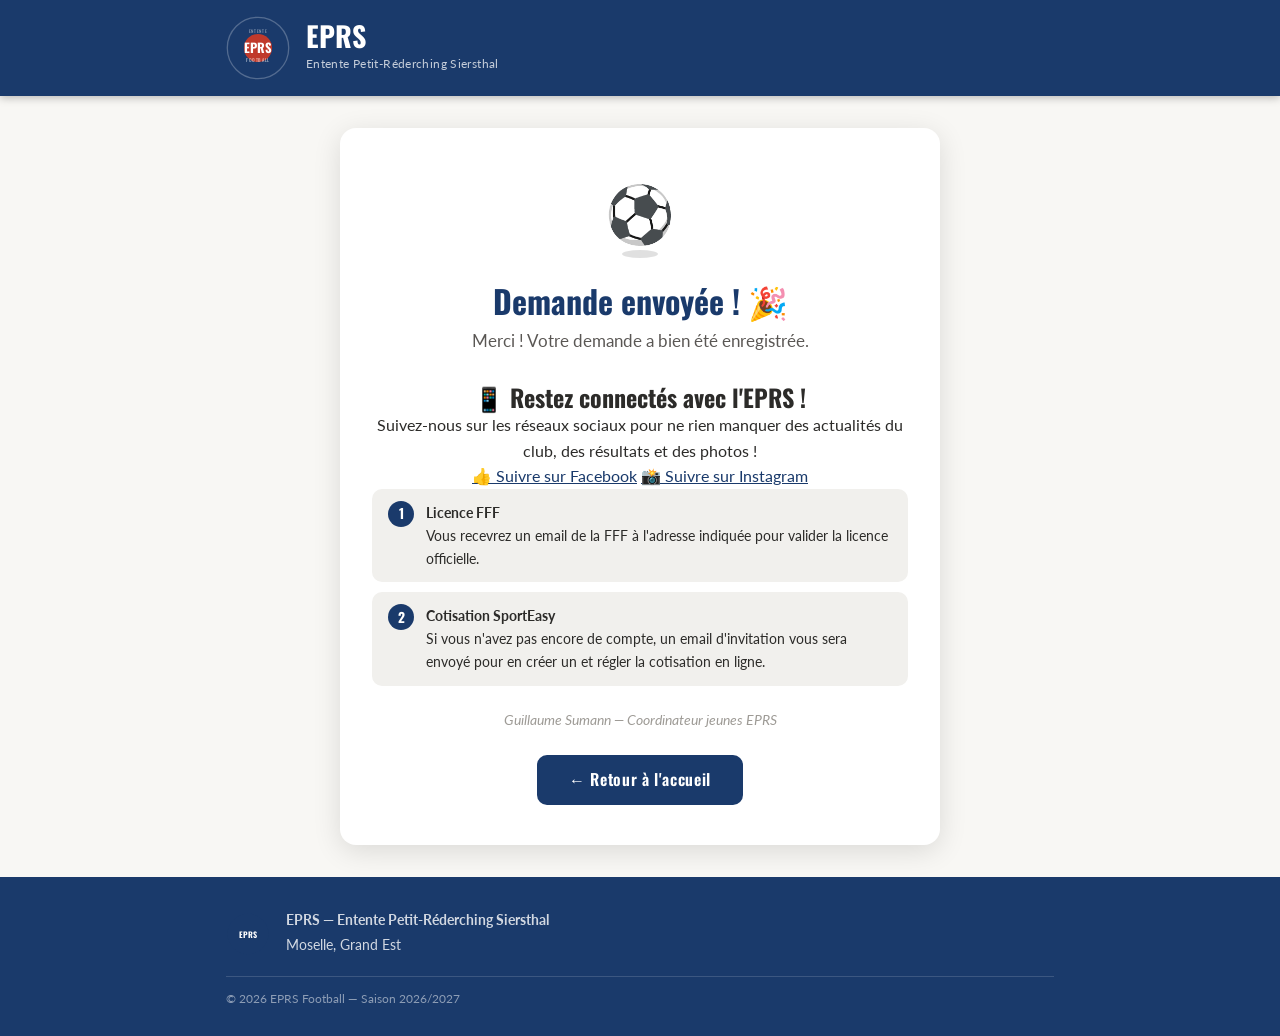
==== commit bc5282b9: "Fix textes confirmation" ====
--- a/confirmation.html
+++ b/confirmation.html
@@ -47,11 +47,24 @@
       </div>
 
       <h1 class="confirm-title">Demande envoy&#233;e ! &#127881;</h1>
-      <p class="confirm-subtitle" id="confirmSubtitle">Merci&nbsp;! L&#39;&#233;ducateur responsable de votre enfant vous contactera tr&#232;s prochainement.</p>
+      <p class="confirm-subtitle" id="confirmSubtitle">Merci&nbsp;! Votre demande a bien &#233;t&#233; enregistr&#233;e.</p>
 
       <div class="confirm-mutation-alert" id="confirmMutation" style="display:none">
         &#9888;&#65039; <strong>Rappel &#8212; Mutation :</strong>
         <span id="confirmMutationText"></span>
+      </div>
+
+      <div class="social-block">
+        <h2 class="social-title">&#128241; Restez connect&#233;s avec l&#39;EPRS&nbsp;!</h2>
+        <p class="social-text">Suivez-nous sur les r&#233;seaux sociaux pour ne rien manquer des actualit&#233;s du club, des r&#233;sultats et des photos&nbsp;!</p>
+        <div class="social-buttons">
+          <a href="https://www.facebook.com/entente.petit.rederching.siersthal"
+             target="_blank" rel="noopener noreferrer"
+             class="btn-social btn-social--facebook">&#128077; Suivre sur Facebook</a>
+          <a href="https://www.instagram.com/eprs_off/"
+             target="_blank" rel="noopener noreferrer"
+             class="btn-social btn-social--instagram">&#128248; Suivre sur Instagram</a>
+        </div>
       </div>
 
       <div class="confirm-steps" role="list">
@@ -59,7 +72,7 @@
           <div class="confirm-step-num" aria-hidden="true">1</div>
           <div>
             <strong>Licence FFF</strong><br>
-            <span id="confirmStep1Text">Votre enfant recevra un email de la FFF.</span>
+            <span id="confirmStep1Text">Vous recevrez un email de la FFF &#224; l&#39;adresse indiqu&#233;e pour valider la licence officielle.</span>
           </div>
         </div>
         <div class="confirm-step" role="listitem">
@@ -107,25 +120,11 @@
         var data   = JSON.parse(raw);
         var senior = (data.categorie === 'Senior');
 
-        // Message principal
-        var subtitle = document.getElementById('confirmSubtitle');
-        if (senior) {
-          subtitle.textContent = "Merci ! L'éducateur responsable vous contactera très prochainement.";
-        } else {
-          subtitle.textContent = "Merci ! L'éducateur responsable de votre enfant vous contactera très prochainement.";
-        }
-
         // Alerte mutation (Senior uniquement)
         if (senior && data.categorie && MUTATION_CATS.indexOf(data.categorie) !== -1) {
           var mutText = document.getElementById('confirmMutationText');
           mutText.textContent = " Vous êtes en catégorie Senior. La date limite de dépôt du dossier de mutation est le 15 juillet 2026.";
           document.getElementById('confirmMutation').style.display = 'block';
-        }
-
-        // Etape 1 : licence FFF
-        if (senior) {
-          document.getElementById('confirmStep1Text').textContent =
-            "Vous recevrez un email de la FFF pour valider votre licence officielle.";
         }
 
       } catch (e) {}
